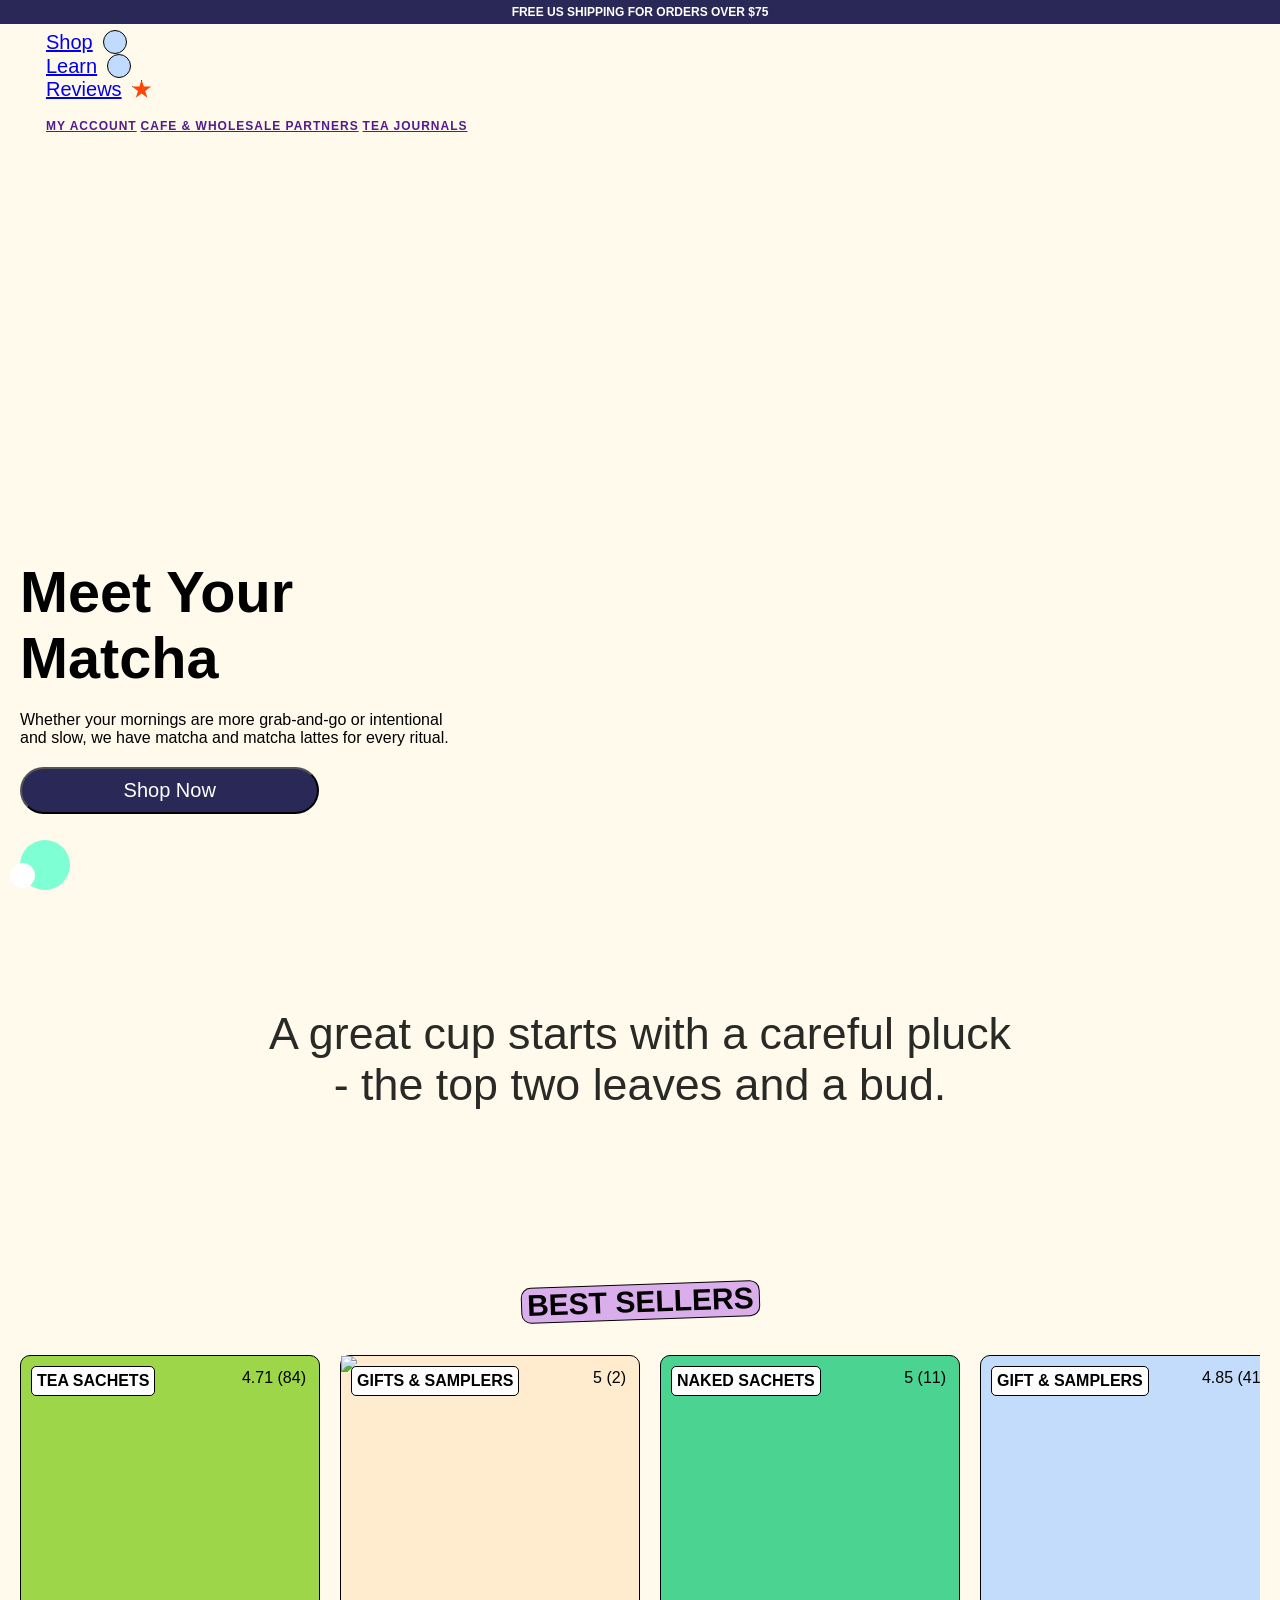
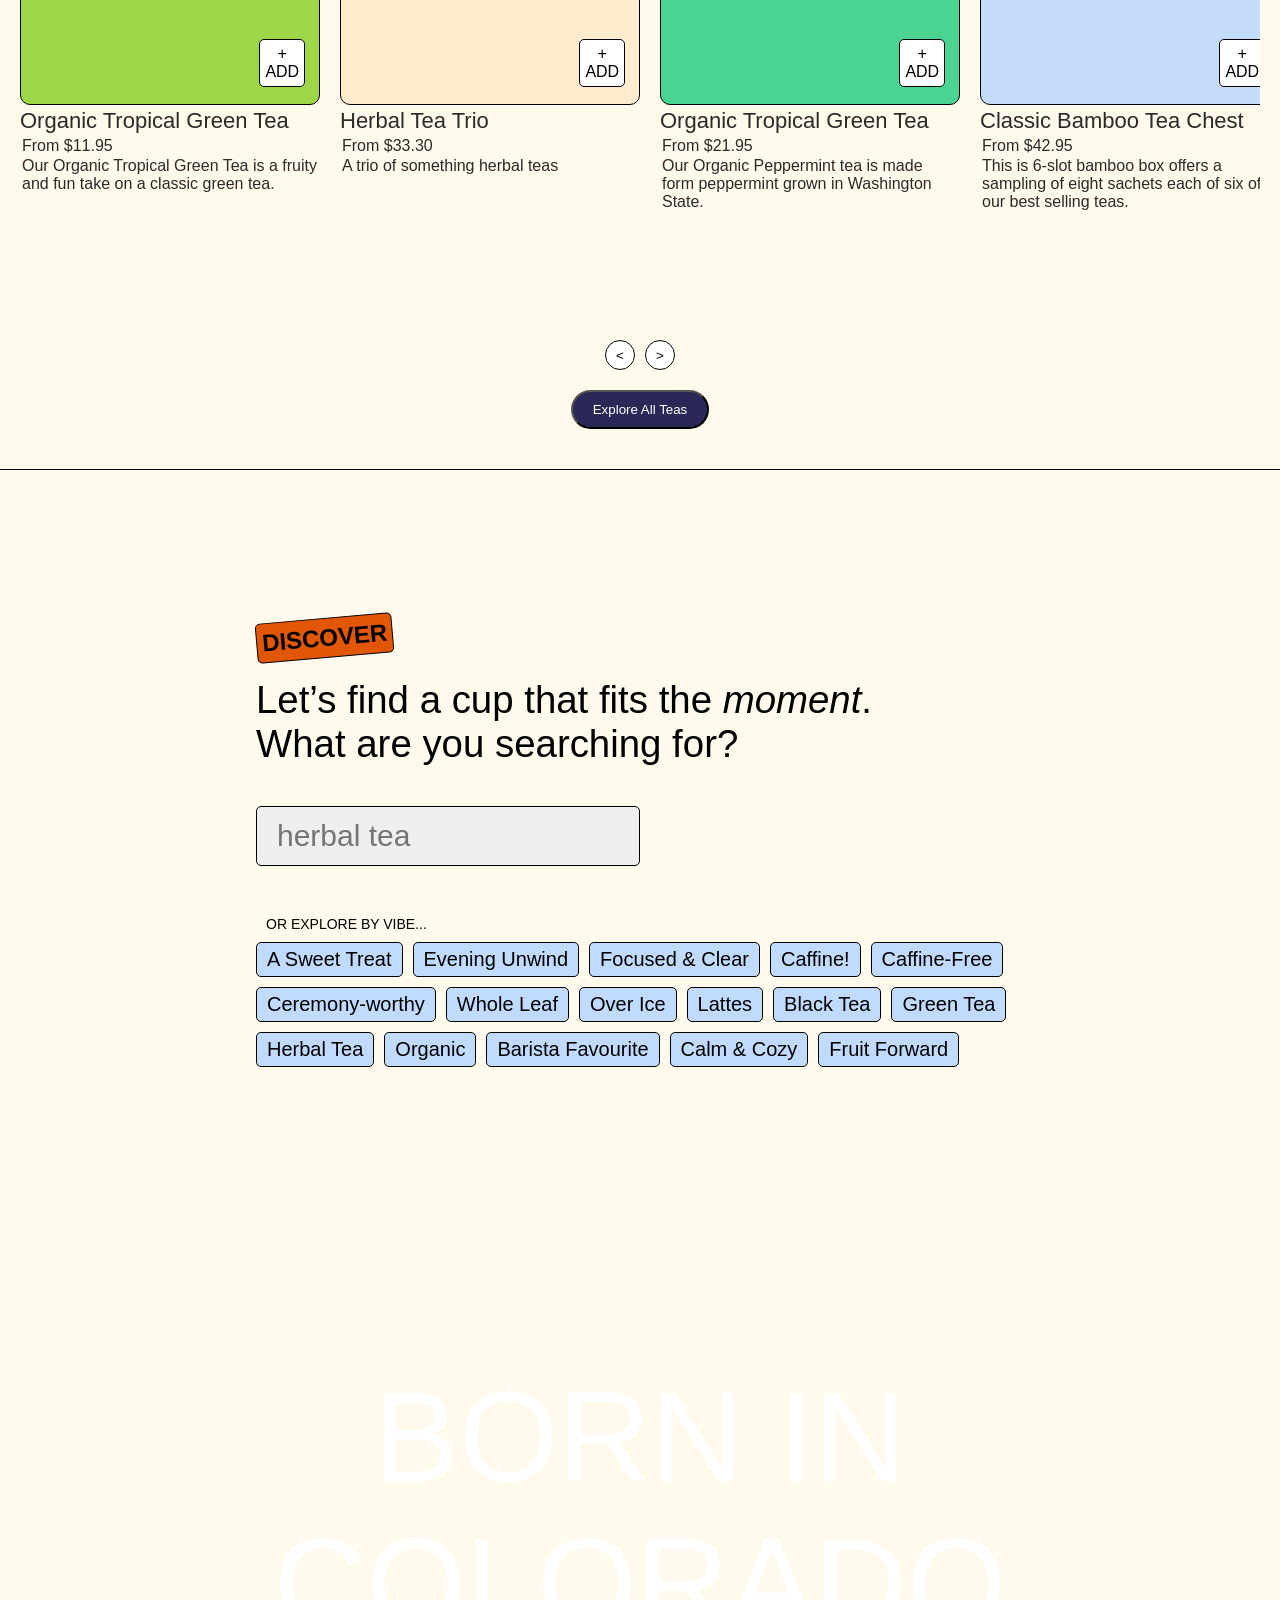
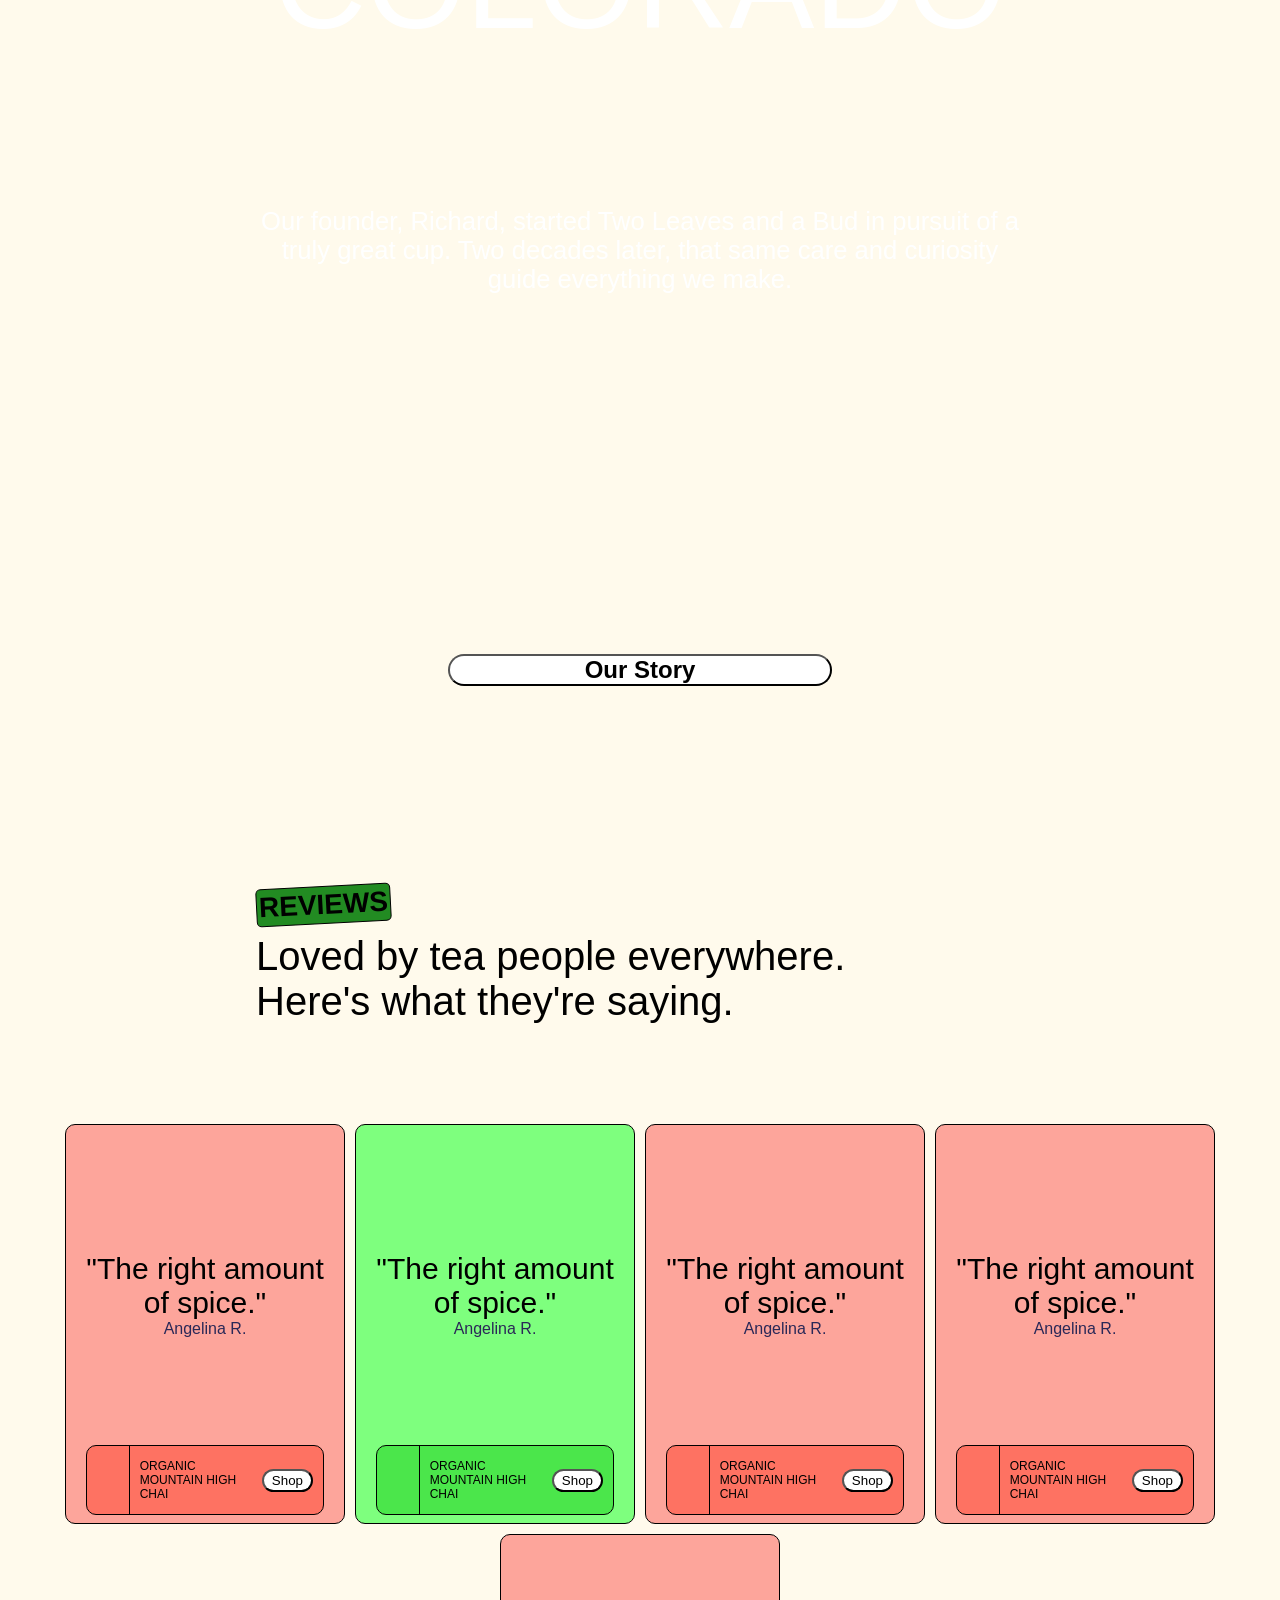
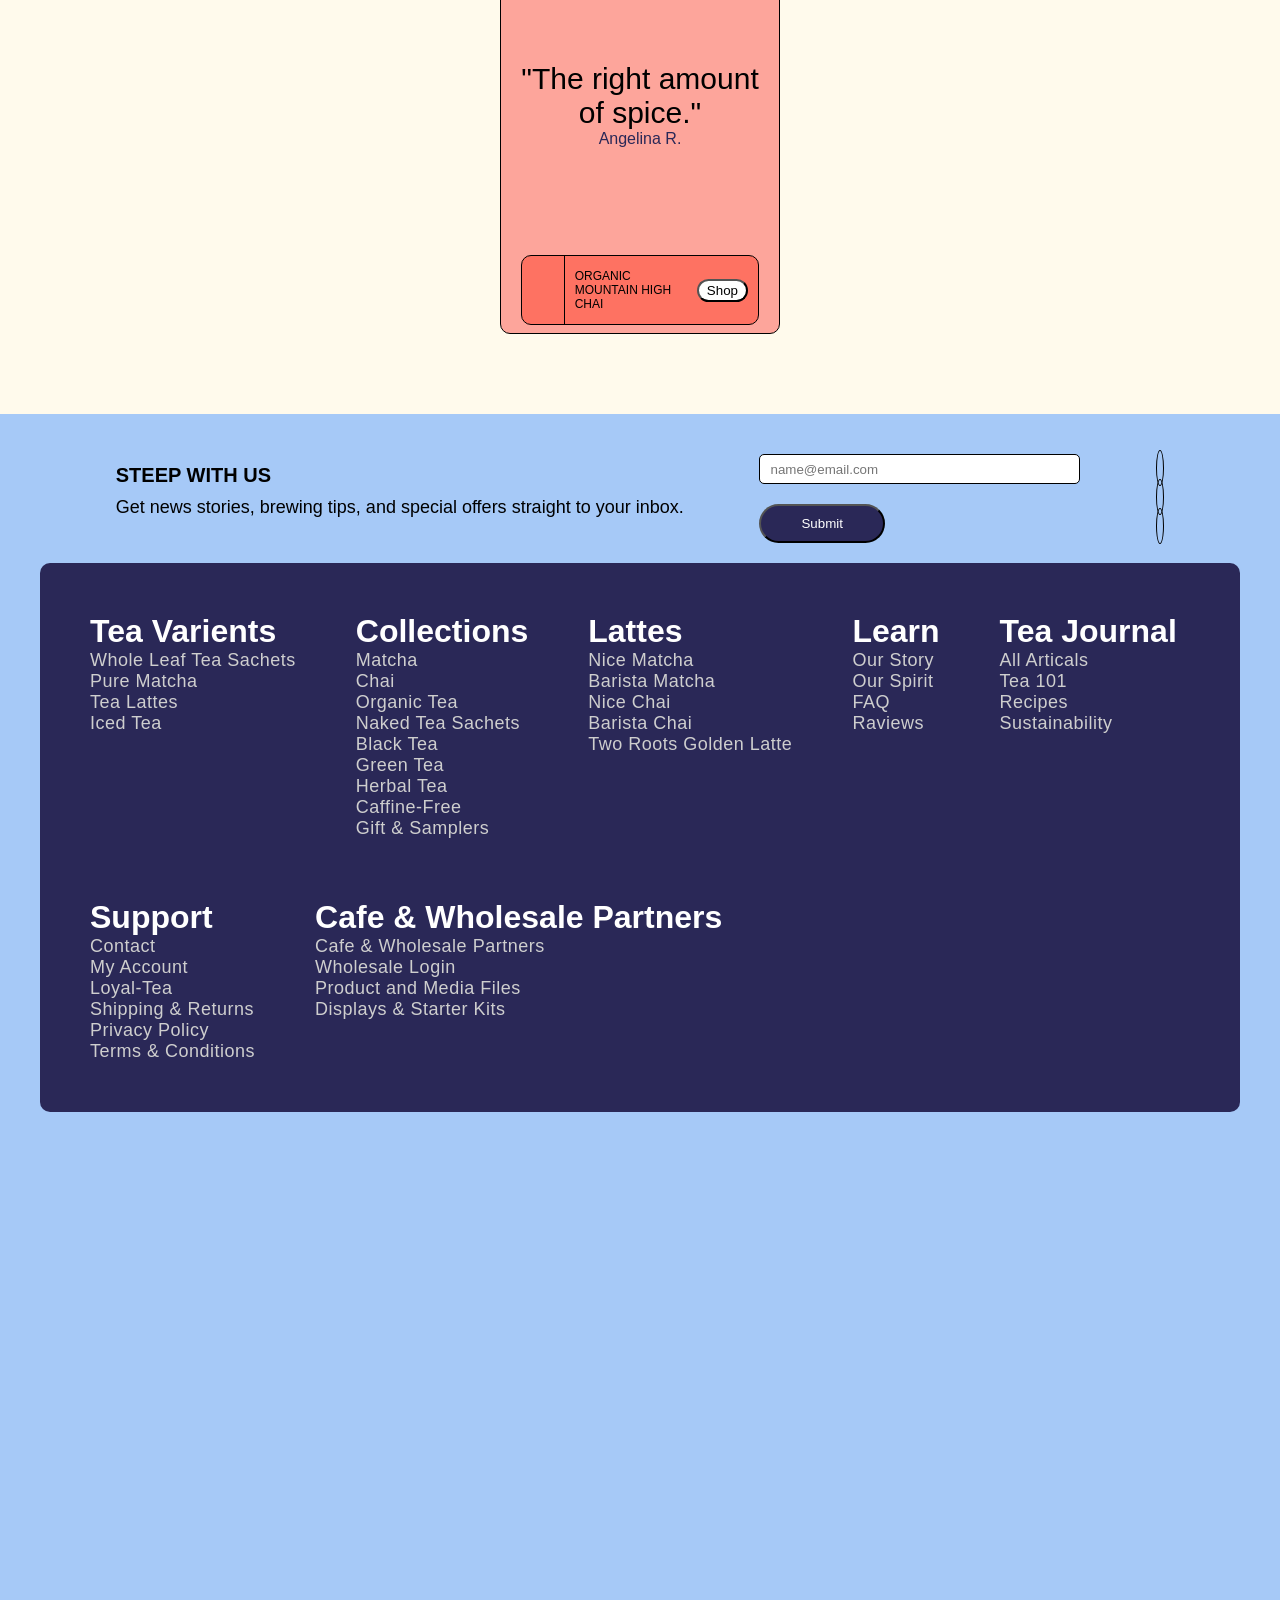
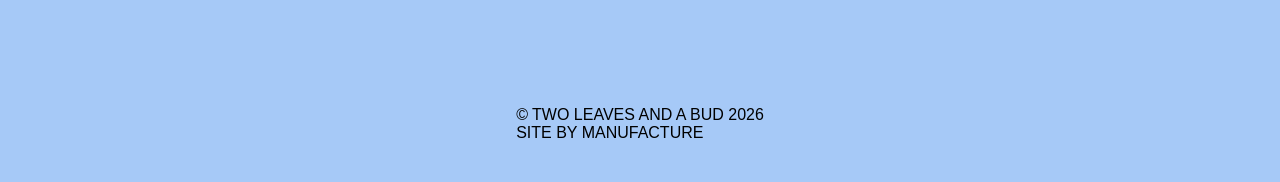
==== index.html @ c6763425 "commit" ====
<!doctype html>
<html lang="en">
  <head>
    <meta charset="UTF-8" />
    <meta name="viewport" content="width=device-width, initial-scale=1.0" />
    <title>Responsive task</title>
    <link rel="stylesheet" href="style.css" />
    <script src="https://cdn.jsdelivr.net/npm/@tailwindcss/browser@4"></script>
    <link
      href="https://cdn.jsdelivr.net/npm/remixicon@4.9.0/fonts/remixicon.css"
      rel="stylesheet"
    />
  </head>
  <body>
    <div class="nav-absolute-wrapper">
      <nav
        class="flex justify-between px-4 items-center h-[60px] bg-white rounded-2xl border"
      >
        <div class="flex gap-5 max-md:hidden">
          <a href="#" class="nav-left hov"
            >Shop <i class="ri-arrow-down-s-line"></i
          ></a>
          <a href="#" class="nav-left hov"
            >Learn <i class="ri-arrow-down-s-line"></i
          ></a>
          <a href="#" class="nav-left flex gap-1 items-center"
            >Reviews
            <div class="star"></div
          ></a>
        </div>
        <div class="min-md:hidden h-[90%] flex items-center">
          <i class="ri-menu-line"></i>
        </div>
        <div>
          <img
            src="https://www.twoleavestea.com/cdn/shop/files/Twoleaves_logo.svg?v=1768205424&width=420"
            alt=""
          />
        </div>
        <div class="flex nav-right items-center md:w-[35%]">
          <div class="max-md:hidden flex justify-between w-full">
            <a href="">MY ACCOUNT</a>
            <a href="">CAFE & WHOLESALE PARTNERS</a>
            <a href="">TEA JOURNALS</a>
          </div>
          <div class="shop-bag"><i class="ri-shopping-bag-line"></i></div>
        </div>
      </nav>
    </div>

    <div class="freeShipping">Free US shipping for orders over $75</div>
    <section class="section1">
      <div>
        <h1>Meet Your Matcha</h1>
        <p>
          Whether your mornings are more grab-and-go or intentional and slow, we
          have matcha and matcha lattes for every ritual.
        </p>
        <button>Shop Now</button>
      </div>
    </section>

    <section class="section2 border-t">
      <p>
        A <span class="italic">great</span> cup starts with a careful pluck -
        the top two leaves and a bud.
      </p>
    </section>
    <h2 class="best-seller-heading">BEST SELLERS</h2>
    <section class="section3" id="scrollContent">
      <div class="sec3">
        <div class="sec3-img">
          <div class="sec3-bg-img">
            <img
              src="https://www.twoleavestea.com/cdn/shop/files/organic_tropical_green_tea_sachet_featured.webp"
              alt=""
            />
          </div>
          <div class="sec3-ho-img">
            <div class="sec3-tea">TEA SACHETS</div>
            <div class="sec3-rate">
              <i class="ri-star-s-fill"></i> 4.71 (84)
            </div>
            <div class="sec3-add">
              <div>+</div>
              <div>ADD</div>
            </div>
          </div>
        </div>
        <div class="sec3-detail">
          <h3>Organic Tropical Green Tea</h3>
          <p>From $11.95</p>
          <p>
            Our Organic Tropical Green Tea is a fruity and fun take on a classic
            green tea.
          </p>
        </div>
      </div>
      <div class="sec3">
        <div class="sec3-img" style="background-color: blanchedalmond">
          <div class="sec3-bg-img">
            <img
              src="https://www.twoleavestea.com/cdn/shop/files/bundle-herbal-tea-trio-featured-image.webp"
            />
          </div>
          <div class="sec3-ho-img">
            <div class="sec3-tea">GIFTS & SAMPLERS</div>
            <div class="sec3-rate"><i class="ri-star-s-fill"></i> 5 (2)</div>
            <div class="sec3-add">
              <div>+</div>
              <div>ADD</div>
            </div>
          </div>
        </div>
        <div class="sec3-detail">
          <h3>Herbal Tea Trio</h3>
          <p>From $33.30</p>
          <p>A trio of something herbal teas</p>
        </div>
      </div>
      <div class="sec3">
        <div class="sec3-img" style="background-color: rgb(75, 211, 146)">
          <div class="sec3-bg-img">
            <img
              src="https://www.twoleavestea.com/cdn/shop/files/peppermint_naked_featured.webp"
              alt=""
            />
          </div>
          <div class="sec3-ho-img">
            <div class="sec3-tea">NAKED SACHETS</div>
            <div class="sec3-rate"><i class="ri-star-s-fill"></i> 5 (11)</div>
            <div class="sec3-add">
              <div>+</div>
              <div>ADD</div>
            </div>
          </div>
        </div>
        <div class="sec3-detail">
          <h3>Organic Tropical Green Tea</h3>
          <p>From $21.95</p>
          <p>
            Our Organic Peppermint tea is made form peppermint grown in
            Washington State.
          </p>
        </div>
      </div>
      <div class="sec3">
        <div class="sec3-img" style="background-color: #c3dcfc">
          <div class="sec3-bg-img">
            <img
              src="https://www.twoleavestea.com/cdn/shop/files/Bamboo_Tea_Chest.webp"
              alt=""
            />
          </div>
          <div class="sec3-ho-img">
            <div class="sec3-tea">GIFT & SAMPLERS</div>
            <div class="sec3-rate">
              <i class="ri-star-s-fill"></i> 4.85 (41)
            </div>
            <div class="sec3-add">
              <div>+</div>
              <div>ADD</div>
            </div>
          </div>
        </div>
        <div class="sec3-detail">
          <h3>Classic Bamboo Tea Chest</h3>
          <p>From $42.95</p>
          <p>
            This is 6-slot bamboo box offers a sampling of eight sachets each of
            six of our best selling teas.
          </p>
        </div>
      </div>
      <div class="sec3">
        <div class="sec3-img" style="background-color: #cde793">
          <div class="sec3-bg-img">
            <img
              src="https://www.twoleavestea.com/cdn/shop/files/Latte_Mix.webp"
              alt="Nice Matcha Tea Latte Mix"
            />
          </div>
          <div class="sec3-ho-img">
            <div class="sec3-tea">LATTE MIX</div>
            <div class="sec3-rate"><i class="ri-star-s-fill"></i> 4.3 (23)</div>
            <div class="sec3-add">
              <div>+</div>
              <div>ADD</div>
            </div>
          </div>
        </div>
        <div class="sec3-detail">
          <h3>Nice Matcha Tea Latte Mix</h3>
          <p>From $12.95</p>
          <p>
            Our Nice Matcha is a lightly sweetened powered mix ment for making
            tea lattes simple.
          </p>
        </div>
      </div>
      <div class="sec3">
        <div class="sec3-img" style="background-color: #fcdaa2">
          <div class="sec3-bg-img">
            <img
              src="https://www.twoleavestea.com/cdn/shop/files/Latte_Mix_b400f40c-730f-4122-9058-cfc4e5bf8faf.webp"
              alt=""
            />
          </div>
          <div class="sec3-ho-img">
            <div class="sec3-tea">LATTE MIX</div>
            <div class="sec3-rate">
              <i class="ri-star-s-fill"></i> 4.28 (18)
            </div>
            <div class="sec3-add">
              <div>+</div>
              <div>ADD</div>
            </div>
          </div>
        </div>
        <div class="sec3-detail">
          <h3>Nice Chai Tea Latte Mix</h3>
          <p>From $12.95</p>
          <p>
            Our Nice Chai is a not too sweet, not too spicy, powdered latte mix
            meant for making tea lattes simple.
          </p>
        </div>
      </div>
      <div class="sec3">
        <div class="sec3-img" style="background-color: #f6d2c4">
          <div class="sec3-bg-img">
            <img
              src="https://www.twoleavestea.com/cdn/shop/files/organic_high_mountain_chai_tea_sachet_featured.webp"
              alt=""
            />
          </div>
          <div class="sec3-ho-img">
            <div class="sec3-tea">TEA SACHETS</div>
            <div class="sec3-rate">
              <i class="ri-star-s-fill"></i> 4.79 (108)
            </div>
            <div class="sec3-add">
              <div>+</div>
              <div>ADD</div>
            </div>
          </div>
        </div>
        <div class="sec3-detail">
          <h3>Organic Mountain High Chai Tea</h3>
          <p>From $11.95</p>
          <p>
            An ode to our Rocky Mountain roots, our organic Mountain High Chai
            takes your tastebuds down a spice-filled ski slope.
          </p>
        </div>
      </div>
    </section>
    <div class="scroll-btn">
      <div class="btn-scroll">
        <button onclick="scrollContainer(-200)"><</button>
        <button onclick="scrollContainer(200)">></button>
      </div>
      <div class="explore-all">
        <button>Explore All Teas</button>
      </div>
    </div>
    <section class="section4">
      <h3>DISCOVER</h3>
      <p class="sec4-p1" style="margin-top: 20px">
        Let’s find a cup that fits the <em>moment</em>.
      </p>
      <p class="sec4-p1">What are you searching for?</p>
      <div>
        <input
          type="text"
          class="focus:outline-none"
          placeholder="herbal tea"
        />
      </div>
      <p style="margin: 10px; font-size: 14px">OR EXPLORE BY VIBE...</p>
      <div class="explore-vibes">
        <div>A Sweet Treat</div>
        <div>Evening Unwind</div>
        <div>Focused & Clear</div>
        <div>Caffine!</div>
        <div>Caffine-Free</div>
        <div>Ceremony-worthy</div>
        <div>Whole Leaf</div>
        <div>Over Ice</div>
        <div>Lattes</div>
        <div>Black Tea</div>
        <div>Green Tea</div>
        <div>Herbal Tea</div>
        <div>Organic</div>
        <div>Barista Favourite</div>
        <div>Calm & Cozy</div>
        <div>Fruit Forward</div>
      </div>
    </section>

    <section class="green-forest">
      <div class="green-forest1"><img src="https://www.twoleavestea.com/cdn/shop/files/From_farm_to_kettle_c340e18e-6549-4712-b2b1-b64a827e6338.svg" alt=""></div>
      <div class="green-forest2">
        BORN IN <br> COLORADO
      </div>
      <div class="green-forest-para">
        Our founder, Richard, started Two Leaves and a Bud in pursuit of a truly great cup. Two decades later, that same care and curiosity guide everything we make.
      </div>
      <div class="green-forest-planet">
        <img src="https://www.twoleavestea.com/cdn/shop/files/Quality_without_pretense.svg" alt="">
        <img src="https://www.twoleavestea.com/cdn/shop/files/care_for_ppl_1.svg" alt="">
        <img src="https://www.twoleavestea.com/cdn/shop/files/transparent_sourcing.svg" alt="">
      </div>
      <button>Our Story</button>
    </section>

    <section class="review">
      <h4>REVIEWS</h4>
      <p>Loved by tea people everywhere. <br> Here's what they're saying.</p>
    </section>

    <section class="review-cards">
      <div class="review-card-inner">
        <div class="review-card-t">
          <p class="review-card-detail">"The right amount of spice."</p>
          <p class="review-card-author">Angelina R.</p>
        </div>
        <div class="review-card-b">
          <div class="flex items-center"><img src="https://www.twoleavestea.com/cdn/shop/files/Organic-Mtn-High-Chai-R15-angle_square_KO_1_2.png?v=1770086173&amp;width=120" alt=""></div>
          <p>ORGANIC MOUNTAIN HIGH CHAI</p>
          <button>Shop</button>
        </div>
      </div>
      <div class="review-card-inner" style="background-color: rgb(126, 255, 126);">
        <div class="review-card-t">
          <p class="review-card-detail">"The right amount of spice."</p>
          <p class="review-card-author">Angelina R.</p>
        </div>
        <div class="review-card-b" style="background-color: rgb(75, 230, 75);">
          <div class="flex items-center"><img src="https://www.twoleavestea.com/cdn/shop/files/Organic-Mtn-High-Chai-R15-angle_square_KO_1_2.png?v=1770086173&amp;width=120" alt=""></div>
          <p>ORGANIC MOUNTAIN HIGH CHAI</p>
          <button>Shop</button>
        </div>
      </div>
      <div class="review-card-inner">
        <div class="review-card-t">
          <p class="review-card-detail">"The right amount of spice."</p>
          <p class="review-card-author">Angelina R.</p>
        </div>
        <div class="review-card-b">
          <div class="flex items-center"><img src="https://www.twoleavestea.com/cdn/shop/files/Organic-Mtn-High-Chai-R15-angle_square_KO_1_2.png?v=1770086173&amp;width=120" alt=""></div>
          <p>ORGANIC MOUNTAIN HIGH CHAI</p>
          <button>Shop</button>
        </div>
      </div>
      <div class="review-card-inner">
        <div class="review-card-t">
          <p class="review-card-detail">"The right amount of spice."</p>
          <p class="review-card-author">Angelina R.</p>
        </div>
        <div class="review-card-b">
          <div class="flex items-center"><img src="https://www.twoleavestea.com/cdn/shop/files/Organic-Mtn-High-Chai-R15-angle_square_KO_1_2.png?v=1770086173&amp;width=120" alt=""></div>
          <p>ORGANIC MOUNTAIN HIGH CHAI</p>
          <button>Shop</button>
        </div>
      </div>
      <div class="review-card-inner">
        <div class="review-card-t">
          <p class="review-card-detail">"The right amount of spice."</p>
          <p class="review-card-author">Angelina R.</p>
        </div>
        <div class="review-card-b">
          <div class="flex items-center"><img src="https://www.twoleavestea.com/cdn/shop/files/Organic-Mtn-High-Chai-R15-angle_square_KO_1_2.png?v=1770086173&amp;width=120" alt=""></div>
          <p>ORGANIC MOUNTAIN HIGH CHAI</p>
          <button>Shop</button>
        </div>
      </div>
    </section>

    <footer>
      <div class="foot1">
        <div>
          <p style="font-size: 20px; margin: 10px 0;"><b>STEEP WITH US</b></p>
          <p style="font-size: 18px;">
            Get news stories, brewing tips, and special offers straight to your
            inbox.
          </p>
        </div>
        <div class="flex flex-col md:w-[30%] ">
          <input
            type="text"
            placeholder="name@email.com"
            class="focus:outline-none"
          />
          <button>Submit</button>
        </div>
        <div class="flex gap-[8px]">
          <div class="foot-social"><i class="ri-facebook-circle-fill"></i></div>
          <div class="foot-social"><i class="ri-instagram-fill"></i></div>
          <div class="foot-social"><i class="ri-linkedin-box-fill"></i></div>
        </div>
      </div>

      <div class="foot-links">
        <div class="foot-link-heading">
          <h3>Tea Varients</h3>
          <p>Whole Leaf Tea Sachets</p>
          <p>Pure Matcha</p>
          <p>Tea Lattes</p>
          <p>Iced Tea</p>
        </div>
        <div class="foot-link-heading">
          <h3>Collections</h3>
          <p>Matcha</p>
          <p>Chai</p>
          <p>Organic Tea</p>
          <p>Naked Tea Sachets</p>
          <p>Black Tea</p>
          <p>Green Tea</p>
          <p>Herbal Tea</p>
          <p>Caffine-Free</p>
          <p>Gift & Samplers</p>
        </div>
        <div class="foot-link-heading">
          <h3>Lattes</h3>
          <p>Nice Matcha</p>
          <p>Barista Matcha</p>
          <p>Nice Chai</p>
          <p>Barista Chai</p>
          <p>Two Roots Golden Latte</p>
        </div>
        <div class="foot-link-heading">
          <h3>Learn</h3>
          <p>Our Story</p>
          <p>Our Spirit</p>
          <p>FAQ</p>
          <p>Raviews</p>
        </div>
        <div class="foot-link-heading">
          <h3>Tea Journal</h3>
          <p>All Articals</p>
          <p>Tea 101</p>
          <p>Recipes</p>
          <p>Sustainability</p>
        </div>
        <div class="foot-link-heading">
          <h3>Support</h3>
          <p>Contact</p>
          <p>My Account</p>
          <p>Loyal-Tea</p>
          <p>Shipping & Returns</p>
          <p>Privacy Policy</p>
          <p>Terms & Conditions</p>
        </div>
        <div class="foot-link-heading">
          <h3>Cafe & Wholesale Partners</h3>
          <p>Cafe & Wholesale Partners</p>
          <p>Wholesale Login</p>
          <p>Product and Media Files</p>
          <p>Displays & Starter Kits</p>
        </div>
   

      </div>

      <div class="foot-bottom">
        <div><img src="https://www.twoleavestea.com/cdn/shop/files/Twoleaves_logo.svg" alt=""></div>
        <div class="text-center">&copy; TWO LEAVES AND A BUD 2026 <br> SITE BY MANUFACTURE </div>
      </div>

    </footer>

    <div class="person-fix">
      <div class="person-fix2"><i class="ri-check-line"></i></div>
      <div class="person-fix1"><i class="ri-user-5-fill"></i></div>
    </div>

    <script>
      function scrollContainer(distance) {
        const container = document.getElementById("scrollContent");
        container.scrollBy({
          left: distance,
          behavior: "smooth",
        });
      }
    </script>
  </body>
</html>
---- style.css ----
:root {
  --font1: "RecklessCondensed", "Georgia", arial, serif;
  --navy: #2a2857;
}
* {
  margin: 0;
  padding: 0;
  box-sizing: border-box;
  font-family: "Figtree", "Inter", "Helvetica Neue", Arial, sans-serif;
}
html,
body {
  width: 100%;
}
body{
  background-color: #fffaec;
}

/* Navbar */
 .nav-absolute-wrapper {
  position: absolute;
  top: 0;
  left: 0;
  width: 100%;
  height: 100%;
  pointer-events: none;
  z-index: 1000;
}
nav {
  position: sticky;
  top: 0;
  font-size: 14px;
  padding: 0 16px;
  margin: 30px 30px;

  animation: navv linear both;
  animation-timeline: scroll(root block);
  animation-range: 0px 80px;
}
@keyframes navv {
  to {
    margin: 0;
    border-radius: 0;
  }
}
.hov i {
  height: 24px;
  width: 24px;
  display: flex;
  align-items: center;
  justify-items: center;
  border: 1px solid black;
  border-radius: 100%;
  background-color: #c0dbff;
}
.hov:hover i {
  display: inline-flex;
  align-items: center;
  justify-content: center;
  background-color: yellow;
  transition: all ease 0.5s;
  transform: rotate(180deg);
}
.nav-left {
  font-family: var(--font1);
  font-size: 20px;
  display: flex;
  align-items: center;
  gap: 10px;
}
.nav-right a {
  font-size: 12px;
  font-weight: 550;
  letter-spacing: 1px;
}
.ri-menu-line {
  font-size: 20px;
  font-weight: 500;
}
.star {
  height: 20px;
  width: 20px;
  font-size: 12px;
  border: 1px solid black;
  color: black;
  background-color: orangered;
  clip-path: polygon(
    50% 0%,
    61% 35%,
    98% 35%,
    68% 57%,
    79% 91%,
    50% 70%,
    21% 91%,
    32% 57%,
    2% 35%,
    39% 35%
  );
}

.ri-shopping-bag-line {
  font-size: 28px;
}
.shop-bag {
  margin-left: auto;
}

/* free shipping */
.freeShipping {
  position: relative;
  width: 100%;
  height: 24px;
  background-color: var(--navy);
  color: white;
  text-align: center;
  font-size: 12px;
  font-weight: 600;
  padding: 5px 0px;
  text-transform: uppercase;
}

/* image section */
.section1 {
  width: 100%;
  height: 90vh;
  background-image: url("https://www.twoleavestea.com/cdn/shop/files/cere-memorial_matcha_wide.png?v=1779304660&amp;width=1800");
  background-repeat: no-repeat;
  background-size: cover;
  position: relative;
}

.section1 div{
    position: absolute;
    bottom: 0;
    margin: 20px;
    display: flex;
    flex-direction: column;
    gap: 20px;
}

.section1 div h1{
    font-size: 4.5vw;
    font-family: var(--font1);
    width: 40%;
}
.section1 div p{
    width: 52%;
}
.section1 div button{
    background-color: var(--navy);
    color: white;
    padding: 10px 40px;
    border-radius: 30px;
    font-size: 20px;
    width: 35%;
}

@media (max-width:768px) {
    .section1 div h1{
        width: 100%;
        text-align: center;
        font-size: 8vw;
    }
    .section1 div p{
        width: 100%;
        text-align: center;
    }
    .section1 div button{
        width: 100%;
        text-align: center;
    }
}

.section2{
    height: 50vh;
    display: flex;
    align-items: center;
}
.section2 p{
    text-align: center;
    font-size: 3.5vw;
    font-family: var(--font1);
    padding: 20vw;
    font-weight: 300;
    color: rgba(0, 0, 0, 0.838);
}
@media (max-width:768px) {
  .section2 p{
    padding: 10vw;
    font-size: 5vw;
  }
}

.best-seller-heading{
    background-color: #daaeea;
    width: fit-content;
    padding: 0 5px;
    border-radius: 10px;
    font-size: 30px; 
    font-weight: 600;
    border: 1px solid black;
    margin: auto;
    transform: rotate(-2deg);
}

.section3{
  display: flex;
  flex-shrink: 0 0 auto;
  margin: 35px 20px;
  overflow: auto;
  gap: 20px;
  height: 550px;
   &::-webkit-scrollbar {
    display: none;
  }
  /* Hide scrollbar for IE, Edge, and Firefox */
  -ms-overflow-style: none;  /* IE and Edge */
  scrollbar-width: none; 
}
.sec3{
  height: 500px;
  width: 300px;
  min-width: 300px;
}
.sec3:hover img{
  transition: all ease 0.5s;
  transform: scale(1.1);
}
.sec3-img{
  height: 70%;
  width: 100%;
  border: 1px solid black;
  border-radius: 10px;
  background-color: rgb(157, 214, 72);
  position: relative;
  z-index: 30;
}
.sec3-ho-img{
  position: absolute;
  top: 0;
  display: flex;
  width: 100%;
  justify-content: space-between;
  z-index: 30;
}
.sec3-tea{
  background-color: white;
  margin: 10px;
  padding: 5px;
  border-radius: 5px;
  border: 1px solid black;
  font-weight: 550;
}
.sec3-rate{
  margin: 13px;
}
.sec3-add{
  position: absolute;
  background-color: white;
  display: flex;
  flex-direction: column;
  align-items: center;
  margin-top: 95%;
  padding: 5px;
  border: 1px solid black;
  border-radius: 5px;
  margin-left: 80%;
  font-size: 16px;
  z-index: 30;
}
.sec3-detail{
  color: rgb(45, 41, 41);
}
.sec3-detail h3{
  font-family: var(--font1);
  font-size: 22px;
  font-weight: 100;
  margin: 3px 0;
}
.sec3-detail p{
  margin: 2px;
  font-size: 16px;
}
.btn-scroll{
  display: flex;
  justify-content: center;
  width: 100%;
  gap: 10px;
}
.btn-scroll button{
  background-color: white;
  height: 30px;
  width: 30px;
  display: flex;
  align-items: center;
  justify-content: center;
  border: 1px solid black;
  border-radius: 100%;
}
.explore-all{
  width: 100%;
  display: flex;
  justify-content: center;
  margin: 20px 0;
  padding-bottom: 40px;
  border-bottom: 1px solid black;
}
.explore-all button{
  background-color: var(--navy);
  color: white;
  padding: 10px 20px;
  border-radius: 30px;
}

.section4{
  padding: 10vw 20vw;
}
.section4 h3{
  background-color: rgb(226, 87, 6);
  width: fit-content;
  padding: 5px;
  font-weight: 600;
  border-radius: 5px;
  border: 1px solid black;
  font-size: 24px;
  transform: rotate(-5deg);
}
.sec4-p1{
  font-family: var(--font1);
  font-size: 3vw;
}
.section4 input{
  background-color: rgb(239, 239, 239);
  height: 60px;
  width: 50%;
  border-radius: 5px;
  font-size: 30px;
  padding: 10px 20px;
  margin: 40px 0;
  border: 1px solid black;
}
.explore-vibes{
  display: flex;
  flex-wrap: wrap;
  gap: 10px;
}
.explore-vibes div{
  background-color: #c0dbff;
  font-family: var(--font1);
  border: 1px solid black;
  padding: 5px 10px;
  border-radius: 5px;
  font-size: 20px;
  cursor: pointer;
}
.explore-vibes div:hover{
  background-color: #a6c9f7;
}
@media (max-width:768px) {
  .section4{
    padding: 20px;
  }
  .sec4-p1{
    font-size: 20px;
  }
  .section4 input{
    width: 100%;
  }
}

/* Green Forest */

.green-forest{
  background-image: url("https://www.twoleavestea.com/cdn/shop/files/adam-vradenburg-_gu7E90QChU-unsplash_1_1.webp?v=1771592855&amp;width=1800");
  color: white;
}
.green-forest1 img{
  width: 150px;
  margin-left: 85%;
}
.green-forest2{
  font-size: 10vw;
  text-align: center;
  line-height: normal;
  margin: 150px 0;
}
.green-forest-para{
  font-size: 2vw;
  text-align: center;
  padding: 0 20%;
}
.green-forest-planet{
  display: flex;
  flex-wrap: wrap;
  justify-content: center;
  margin: 180px 0;
  gap: 20px;
  flex-shrink: 0;
}
.green-forest-planet img{
  width: 120px;
}
.green-forest button{
  background-color: white;
  color: black;
  width: 30%;
  border-radius: 30px;
  font-size: 24px;
  margin-left: calc(100% - 65%);
  margin-bottom: 100px;
  font-weight: 550;
}
.green-forest button:hover{
  background-color: var(--navy);
  color: white;
}
@media (max-width:768px) {
  .green-forest1 img{
    margin-left: 50%;
    width: 120px;
  }
  .green-forest2{
    font-size: 40px;
  }
  .green-forest-para{
    font-size: 20px;
  }
  .green-forest button{
    width: 90%;
    margin: 0 5%;
    margin-bottom: 80px;
  }
}

.review{
  margin: 100px 20%;
}
.review h4{
  font-size: 28px;
  font-weight: 600;
  background-color: forestgreen;
  width: fit-content;
  padding: 2px;
  border: 1px solid black;
  border-radius: 5px;
  transform: rotate(-3deg);
}
.review p{
  margin-top: 10px;
  font-family: var(--font1);
  font-size: 40px;
}
@media (max-width:768px) {
  .review{
    margin: 50px 10%;
  }
  .review p{
    font-size: 20px;
  }
}

.review-cards{
  display: flex;
  align-items: center;
  justify-content: center;
  gap: 10px;
  flex-wrap: wrap;
  margin-bottom: 80px;
}
.review-card-inner{
  height: 400px;
  width: 280px;
  border: 1px solid black;
  border-radius: 10px;
  background-color: rgb(253, 165, 155);
  padding: 20px;
}
.review-card-t{
  display: flex;
  flex-direction: column;
  align-items: center;
  justify-content: center;
  height: 300px;
}
.review-card-detail{
  font-family: var(--font1);
  font-size: 30px;
  text-align: center;
}
.review-card-author{
  color: #2a2857;
}
.review-card-b{
  border: 1px solid black;
  height: 70px;
  border-radius: 10px;
  background-color:  rgb(254, 114, 98);
  display: flex;
  align-items: center;
  justify-content: center;
}
.review-card-b div{
  width: 30%;
  border-right: 1px solid black;
  height: 100%;
}

.review-card-b p{
  font-size: 12px;
  margin: 0 10px;
}

.review-card-b button{
  background-color: white;
  padding: 2px 8px;
  border-radius: 30px;
  margin-right: 10px;
}

/* Footer */
footer{
  background-color: #a6c9f7;
  height: max-content;
  padding: 40px;
}
.foot1{
  display: flex;
  flex-wrap: wrap;
  justify-content: space-evenly;
}
.foot1 h3{
  font-weight: 600;
}
.foot1 p{
  font-family: var(--font1);
}
.foot1 div input{
  height: 30px;
  width: 100%;
  background-color: white;
  border: 1px solid black;
  border-radius: 5px;
  padding: 10px;
  
}
.foot1 div button{
  background-color: var(--navy);
  color: white;
  width: fit-content;
  padding: 10px 40px;
  margin: 20px auto;
  border-radius: 30px;
  cursor: pointer;
}
.foot-social i{
  font-size: 25px;
  padding: 3px;
  border: 1px solid black;
  border-radius: 100%;
}
.foot-social i:hover{
  background-color: white;
}
.foot-links{
  background-color: var(--navy);
  color: white;
  border-radius: 10px;
  padding: 50px;
  display: flex;
  flex-wrap: wrap;
  gap: 60px;
  flex-shrink: 0;
}
.foot-link-heading h3{
  font-family: var(--font1);
  font-size: 32px;
}
.foot-link-heading p{
  font-size: 18px;
  color: rgb(206, 206, 206);
  letter-spacing: 0.5px;
  cursor: pointer;
}
.foot-link-heading p:hover{
  color: white;
}
.foot-bottom{
  height: 70vh;
  display: flex;
  flex-direction: column;
  align-items: center;
  justify-content: space-between;
  background-image: url("https://www.twoleavestea.com/cdn/shop/files/footer-extended_1.png?v=1771834074");
  background-position: center;
  background-size: cover;
}
.foot-bottom img{
  height: 10vh;
  margin-top: 30px;
}
@media (max-width:768px) {
  footer{
    padding: 10px;
  }
  .foot1{
    display: block;
    text-align: center;
    width: 100%;
  }
  .foot1 p{
    margin-top: 10px;
  }
  .foot-social{
    margin-bottom: 10px;
  }
  .foot-links{
    padding: 10px;
    display: block;
    text-align: center;
  }
  .foot-link-heading{
    border-bottom: 1px solid white;
    margin: 10px 0;
    padding-bottom: 10px;
  }
  .foot-link-heading h3{
    font-size: 20px;
  }
  .foot-link-heading p{
    font-size: 16px;
  }
}

.person-fix{
  position: fixed;
  bottom: 10px;
  left: 10px;
  display: flex;
  align-items: center;
}
.person-fix1{
  font-size: 20px;
  color: white;
  border-radius: 100%;
  padding: 10px;
  height: 50px;
  width: 50px;
  background-color: aquamarine;
  display: flex;
  align-items: center;
  justify-content: center;
  z-index: 1001;
}
.person-fix2{
  background-color: white;
  height: 25px;
  width: 25px;
  border-radius: 100%;
  font-size: 10px;
  display: flex;
  align-items: center;
  justify-content: center;
  margin-right: -15px;
  margin-top: 20px;
  z-index: 1002;
}
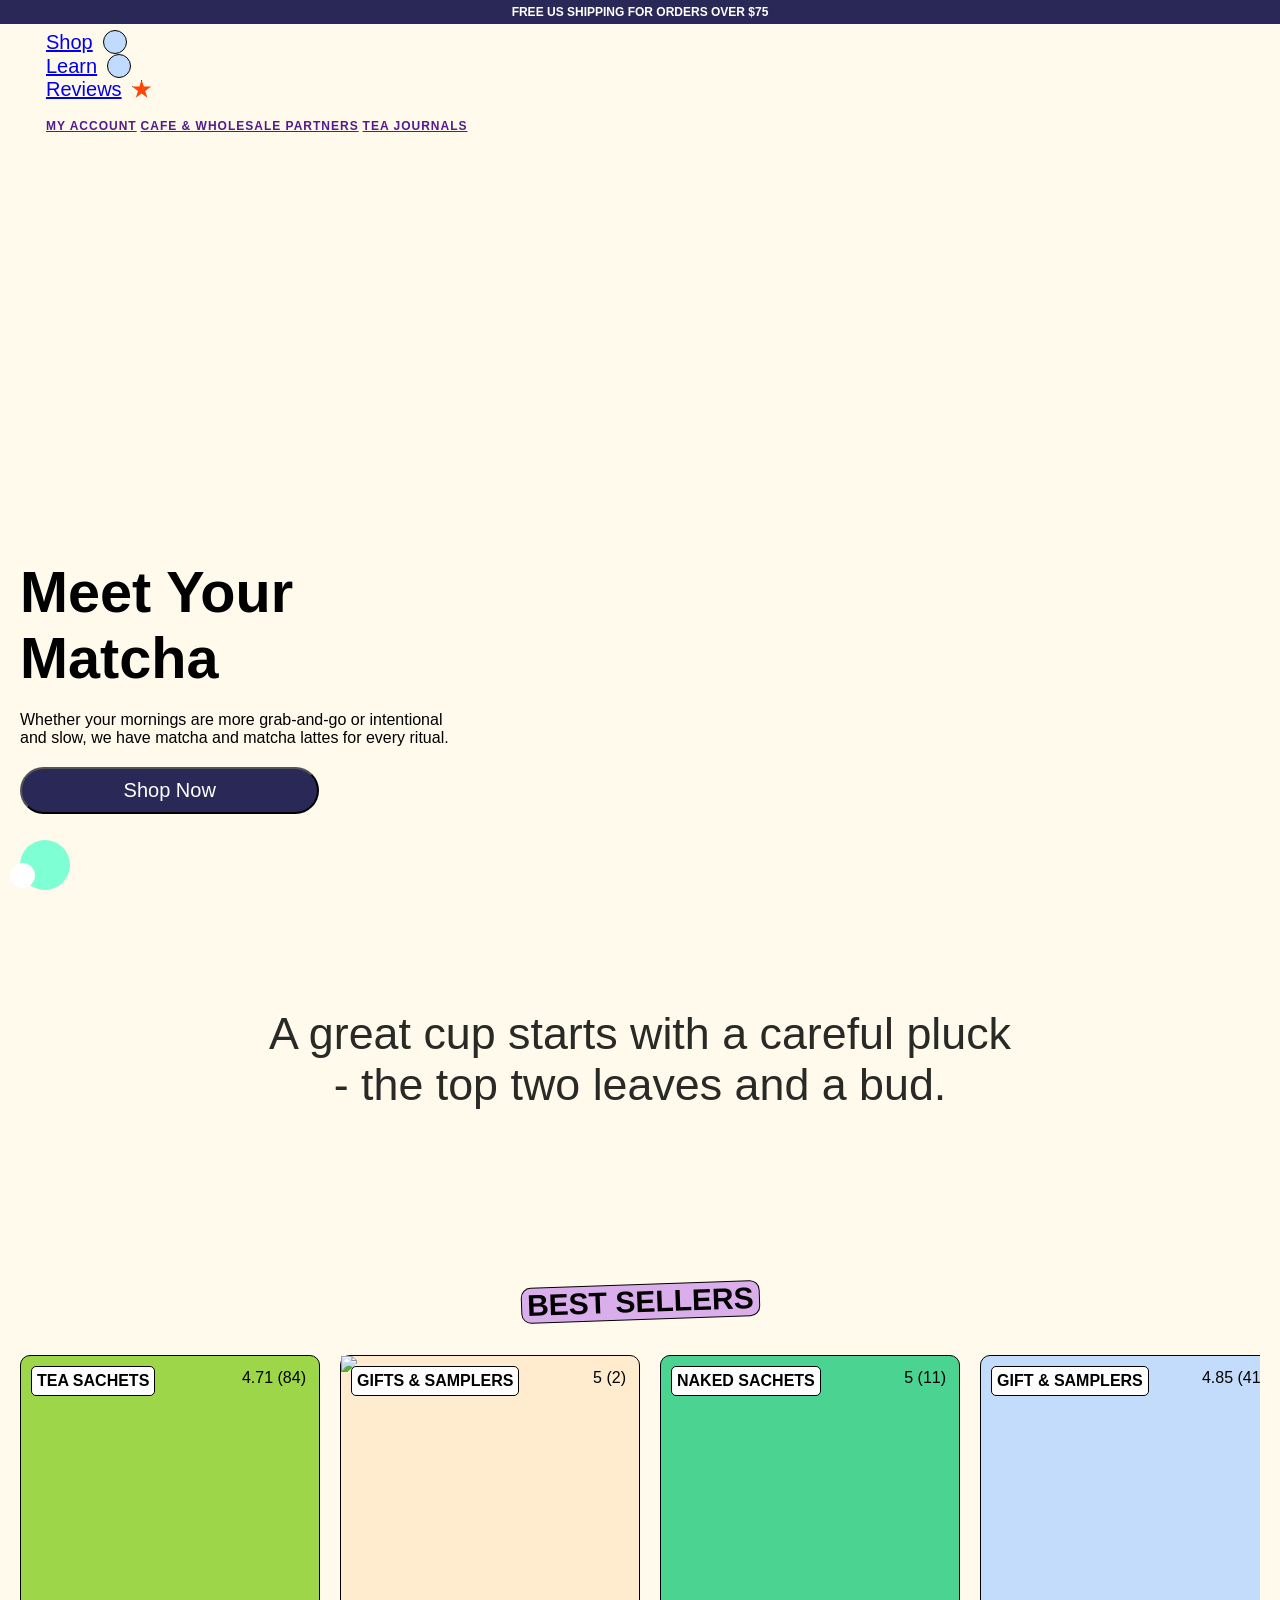
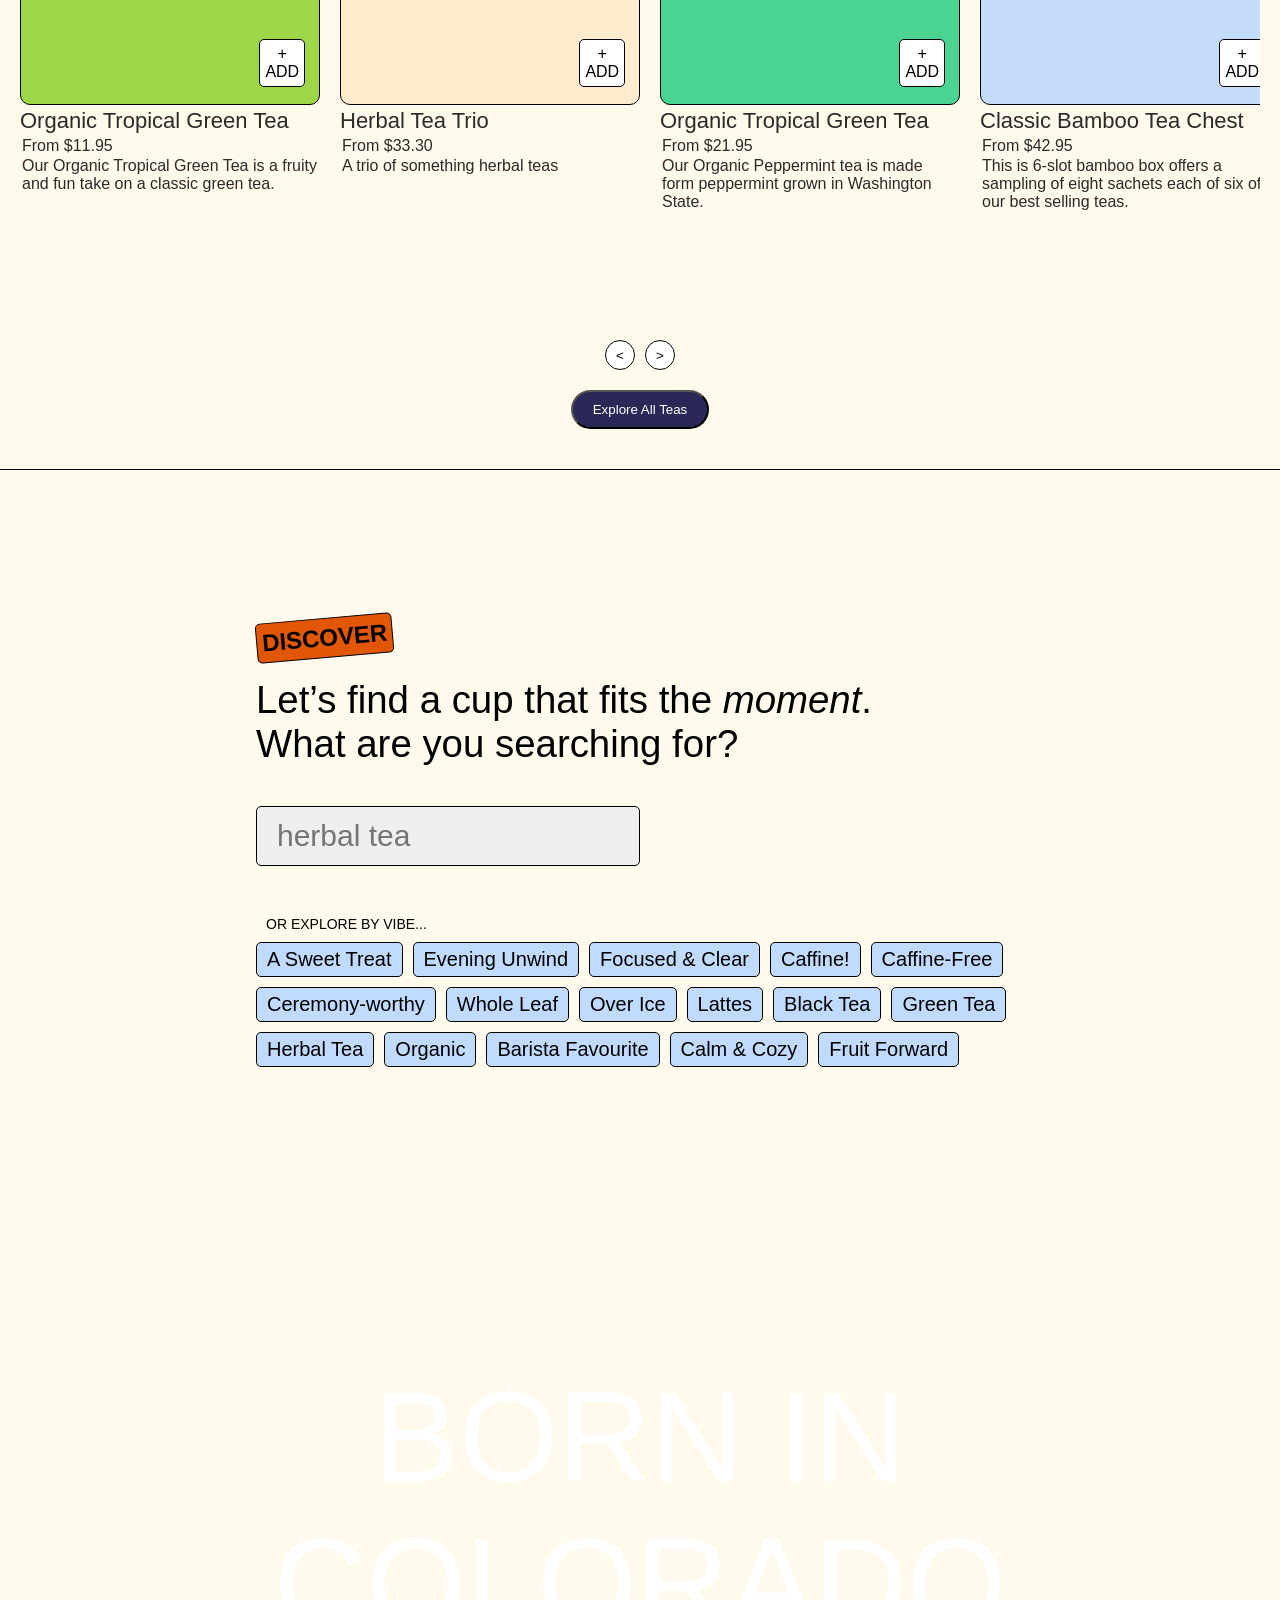
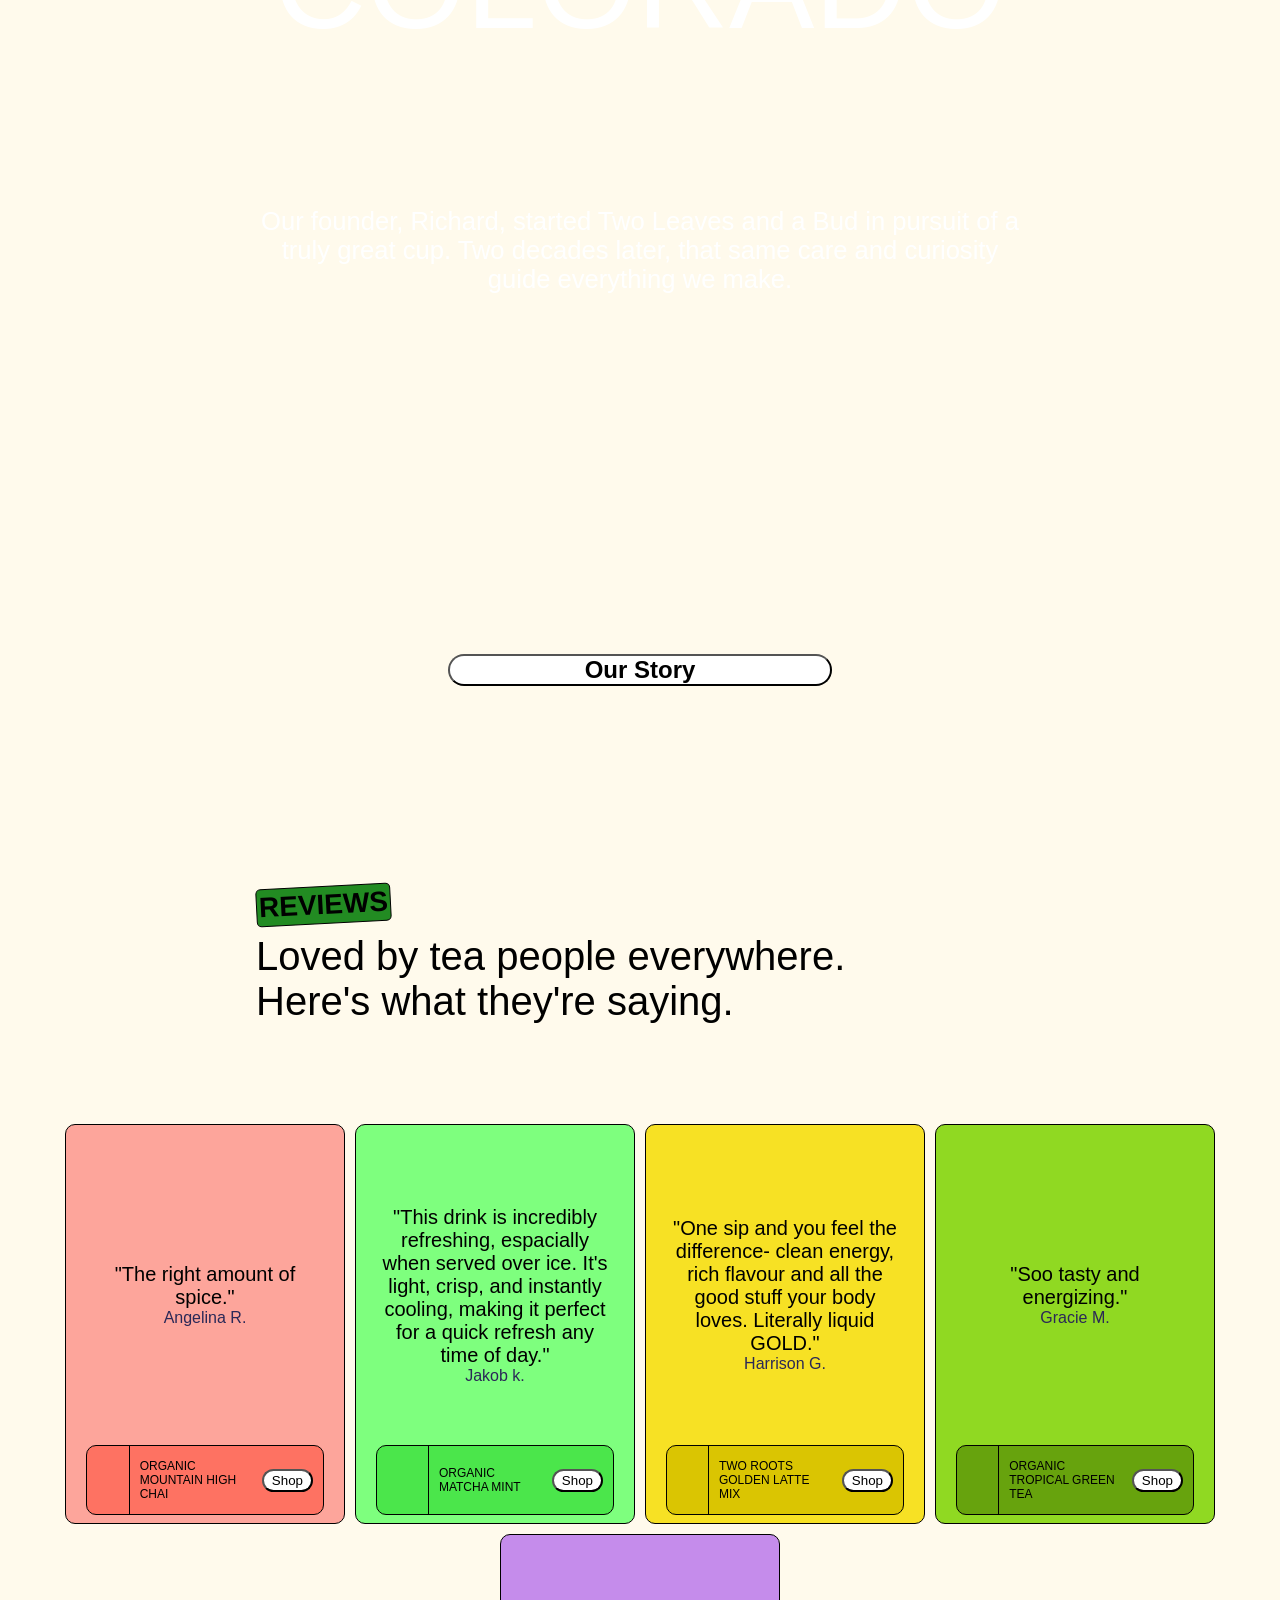
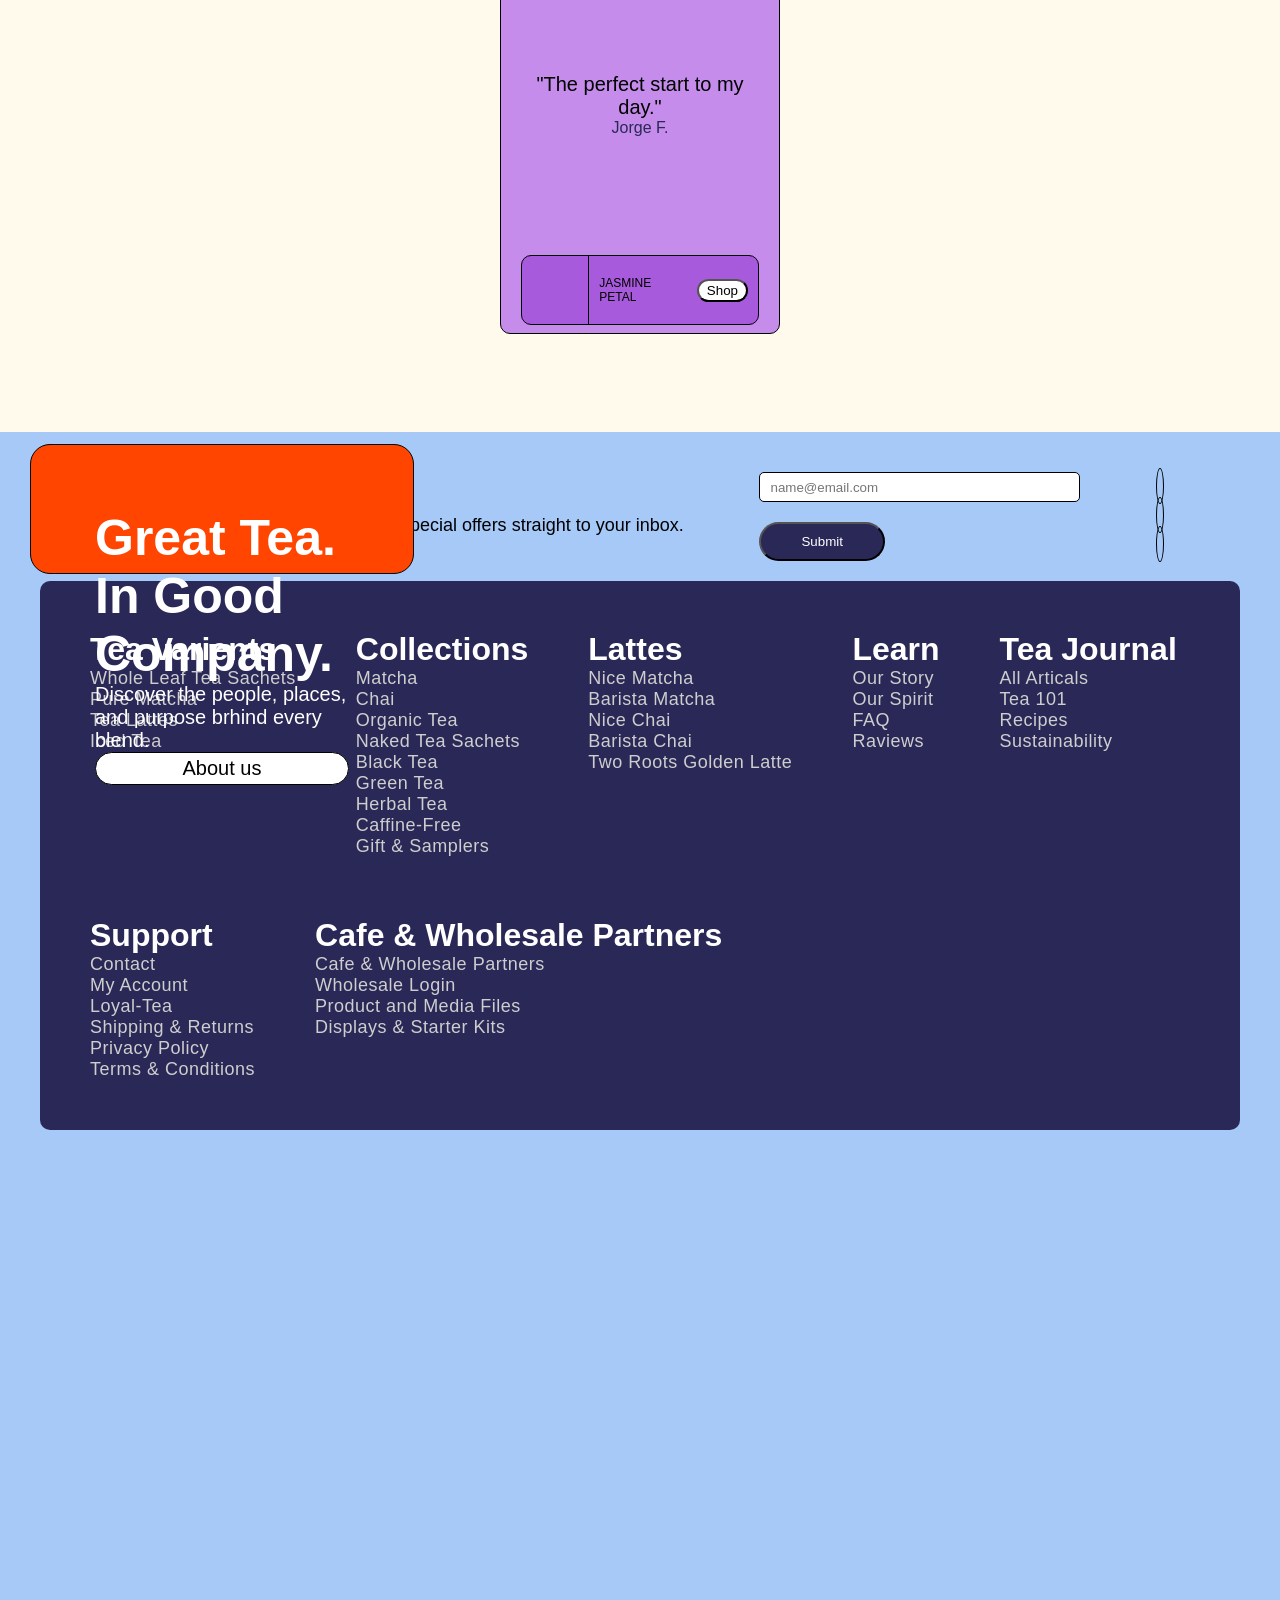
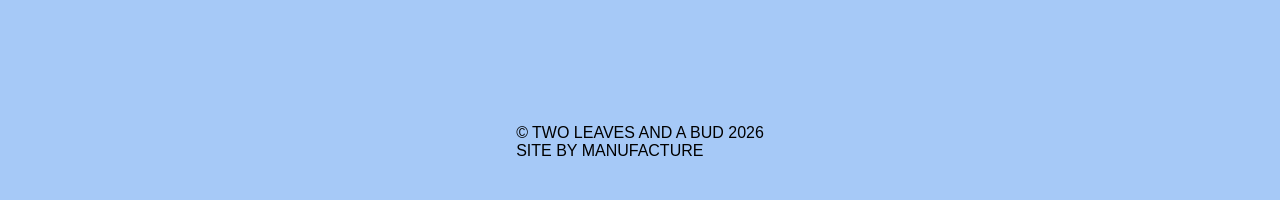
==== commit 8c08fdcf: "commit" ====
--- a/index.html
+++ b/index.html
@@ -333,48 +333,58 @@
       </div>
       <div class="review-card-inner" style="background-color: rgb(126, 255, 126);">
         <div class="review-card-t">
-          <p class="review-card-detail">"The right amount of spice."</p>
-          <p class="review-card-author">Angelina R.</p>
+          <p class="review-card-detail">"This drink is incredibly refreshing, espacially when served over ice. It's light, crisp, and instantly cooling, making it perfect for a quick refresh any time of day."</p>
+          <p class="review-card-author">Jakob k.</p>
         </div>
         <div class="review-card-b" style="background-color: rgb(75, 230, 75);">
-          <div class="flex items-center"><img src="https://www.twoleavestea.com/cdn/shop/files/Organic-Mtn-High-Chai-R15-angle_square_KO_1_2.png?v=1770086173&amp;width=120" alt=""></div>
-          <p>ORGANIC MOUNTAIN HIGH CHAI</p>
+          <div class="flex items-center"><img src="https://www.twoleavestea.com/cdn/shop/files/Organic-Mtn-High-Chai-R15-angle_square_KO_1.png?v=1770085601&amp;width=120" alt=""></div>
+          <p>ORGANIC MATCHA MINT</p>
           <button>Shop</button>
         </div>
       </div>
-      <div class="review-card-inner">
+      <div class="review-card-inner" style="background-color: rgba(246, 221, 1, 0.848);">
         <div class="review-card-t">
-          <p class="review-card-detail">"The right amount of spice."</p>
-          <p class="review-card-author">Angelina R.</p>
-        </div>
-        <div class="review-card-b">
-          <div class="flex items-center"><img src="https://www.twoleavestea.com/cdn/shop/files/Organic-Mtn-High-Chai-R15-angle_square_KO_1_2.png?v=1770086173&amp;width=120" alt=""></div>
-          <p>ORGANIC MOUNTAIN HIGH CHAI</p>
+          <p class="review-card-detail">"One sip and you feel the difference- clean energy, rich flavour and all the good stuff your body loves. Literally liquid GOLD."</p>
+          <p class="review-card-author">Harrison G.</p>
+        </div>
+        <div class="review-card-b" style="background-color: rgba(218, 197, 3, 0.988);">
+          <div class="flex items-center"><img src="https://www.twoleavestea.com/cdn/shop/files/Organic-Mtn-High-Chai-R15-angle_square_KO_1_1.png?v=1770085950&amp;width=120" alt=""></div>
+          <p>TWO ROOTS GOLDEN LATTE MIX</p>
           <button>Shop</button>
         </div>
       </div>
-      <div class="review-card-inner">
+      <div class="review-card-inner" style="background-color: rgb(144, 217, 34);">
         <div class="review-card-t">
-          <p class="review-card-detail">"The right amount of spice."</p>
-          <p class="review-card-author">Angelina R.</p>
-        </div>
-        <div class="review-card-b">
-          <div class="flex items-center"><img src="https://www.twoleavestea.com/cdn/shop/files/Organic-Mtn-High-Chai-R15-angle_square_KO_1_2.png?v=1770086173&amp;width=120" alt=""></div>
-          <p>ORGANIC MOUNTAIN HIGH CHAI</p>
+          <p class="review-card-detail">"Soo tasty and energizing."</p>
+          <p class="review-card-author">Gracie M.</p>
+        </div>
+        <div class="review-card-b" style="background-color: rgb(103, 163, 13);">
+          <div class="flex items-center"><img src="https://www.twoleavestea.com/cdn/shop/files/Organic-Mtn-High-Chai-R15-angle_square_KO_1_3.png?v=1770086264&amp;width=120" alt=""></div>
+          <p>ORGANIC TROPICAL GREEN TEA</p>
           <button>Shop</button>
         </div>
       </div>
-      <div class="review-card-inner">
+      <div class="review-card-inner" style="background-color: rgb(197, 140, 235);">
         <div class="review-card-t">
-          <p class="review-card-detail">"The right amount of spice."</p>
-          <p class="review-card-author">Angelina R.</p>
-        </div>
-        <div class="review-card-b">
-          <div class="flex items-center"><img src="https://www.twoleavestea.com/cdn/shop/files/Organic-Mtn-High-Chai-R15-angle_square_KO_1_2.png?v=1770086173&amp;width=120" alt=""></div>
-          <p>ORGANIC MOUNTAIN HIGH CHAI</p>
+          <p class="review-card-detail">"The perfect start to my day."</p>
+          <p class="review-card-author">Jorge F.</p>
+        </div>
+        <div class="review-card-b" style="background-color: rgb(168, 90, 220);">
+          <div class="flex items-center"><img src="https://www.twoleavestea.com/cdn/shop/files/Organic-Mtn-High-Chai-R15-angle_square_KO_1_4.png?v=1770086316&amp;width=120" alt=""></div>
+          <p>JASMINE PETAL</p>
           <button>Shop</button>
         </div>
       </div>
+    </section>
+
+    <section class="good-company">
+      <div class="good-company-img"><img src="https://www.twoleavestea.com/cdn/shop/files/1440.webp?v=1771593223&amp;width=1200" alt=""></div>
+      <div class="good-company-banner">
+        <h4>Great Tea. <br> In Good Company.</h4>
+        <p>Discover the people, places, and purpose brhind every blend.</p>
+        <button>About us</button>
+      </div>
+
     </section>
 
     <footer>
--- a/style.css
+++ b/style.css
@@ -484,7 +484,7 @@
 }
 .review-card-detail{
   font-family: var(--font1);
-  font-size: 30px;
+  font-size: 20px;
   text-align: center;
 }
 .review-card-author{
@@ -516,6 +516,67 @@
   border-radius: 30px;
   margin-right: 10px;
 }
+
+/* Good comapny */
+.good-company{
+  width: 100%;
+  position: relative;
+}
+.good-company-img img{
+  width: 100%;
+  
+}
+.good-company-banner{
+  position: absolute;
+  top: 0;
+  width: 30%;
+  height: 90%;
+  margin: 30px;
+  background-color: orangered;
+  border: 1px solid black;
+  border-radius: 20px;
+  display: flex;
+  flex-direction: column;
+  justify-content: space-between;
+  padding: 5%;
+  color: white;
+}
+.good-company-banner h4{
+  font-family: var(--font1);
+  font-size: 50px;
+}
+.good-company-banner p{
+  font-size: 20px;
+}
+.good-company-banner button{
+  background-color: white;
+  color: black;
+  padding: 4px 40px;
+  font-size: 20px;
+  border: 1px solid black;
+  border-radius: 30px;
+  font-weight: 100;
+}
+
+@media (max-width:768px) {
+  .good-company-banner{
+    position: static;
+    width: 100%;
+    padding: 0;
+    text-align: center;
+    border-radius: 0;
+    margin: 0;
+    padding: 3%;
+  }
+  .good-company-banner h4{
+    font-size: 8vw;
+  }
+  .good-company-banner p{
+    margin: 20px 0;
+    font-size: 4vw;
+  }
+}
+
 
 /* Footer */
 footer{
